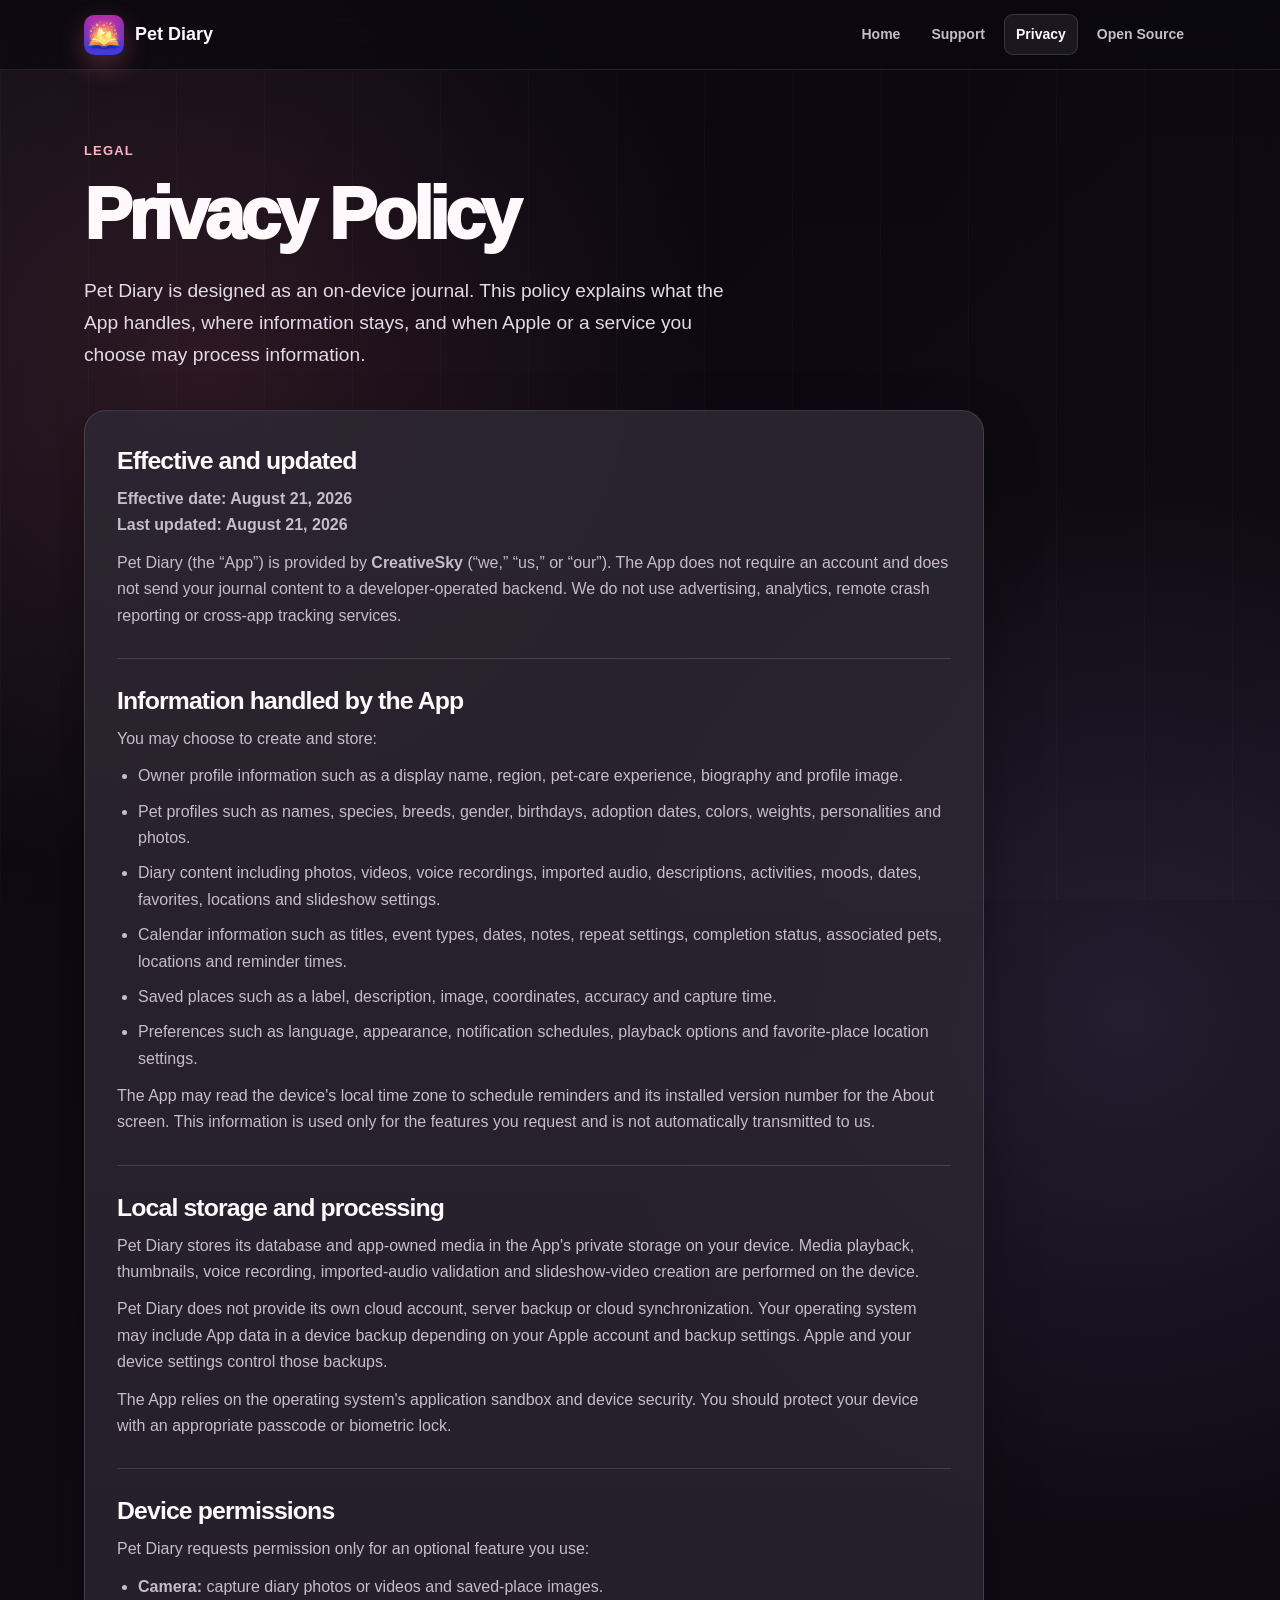
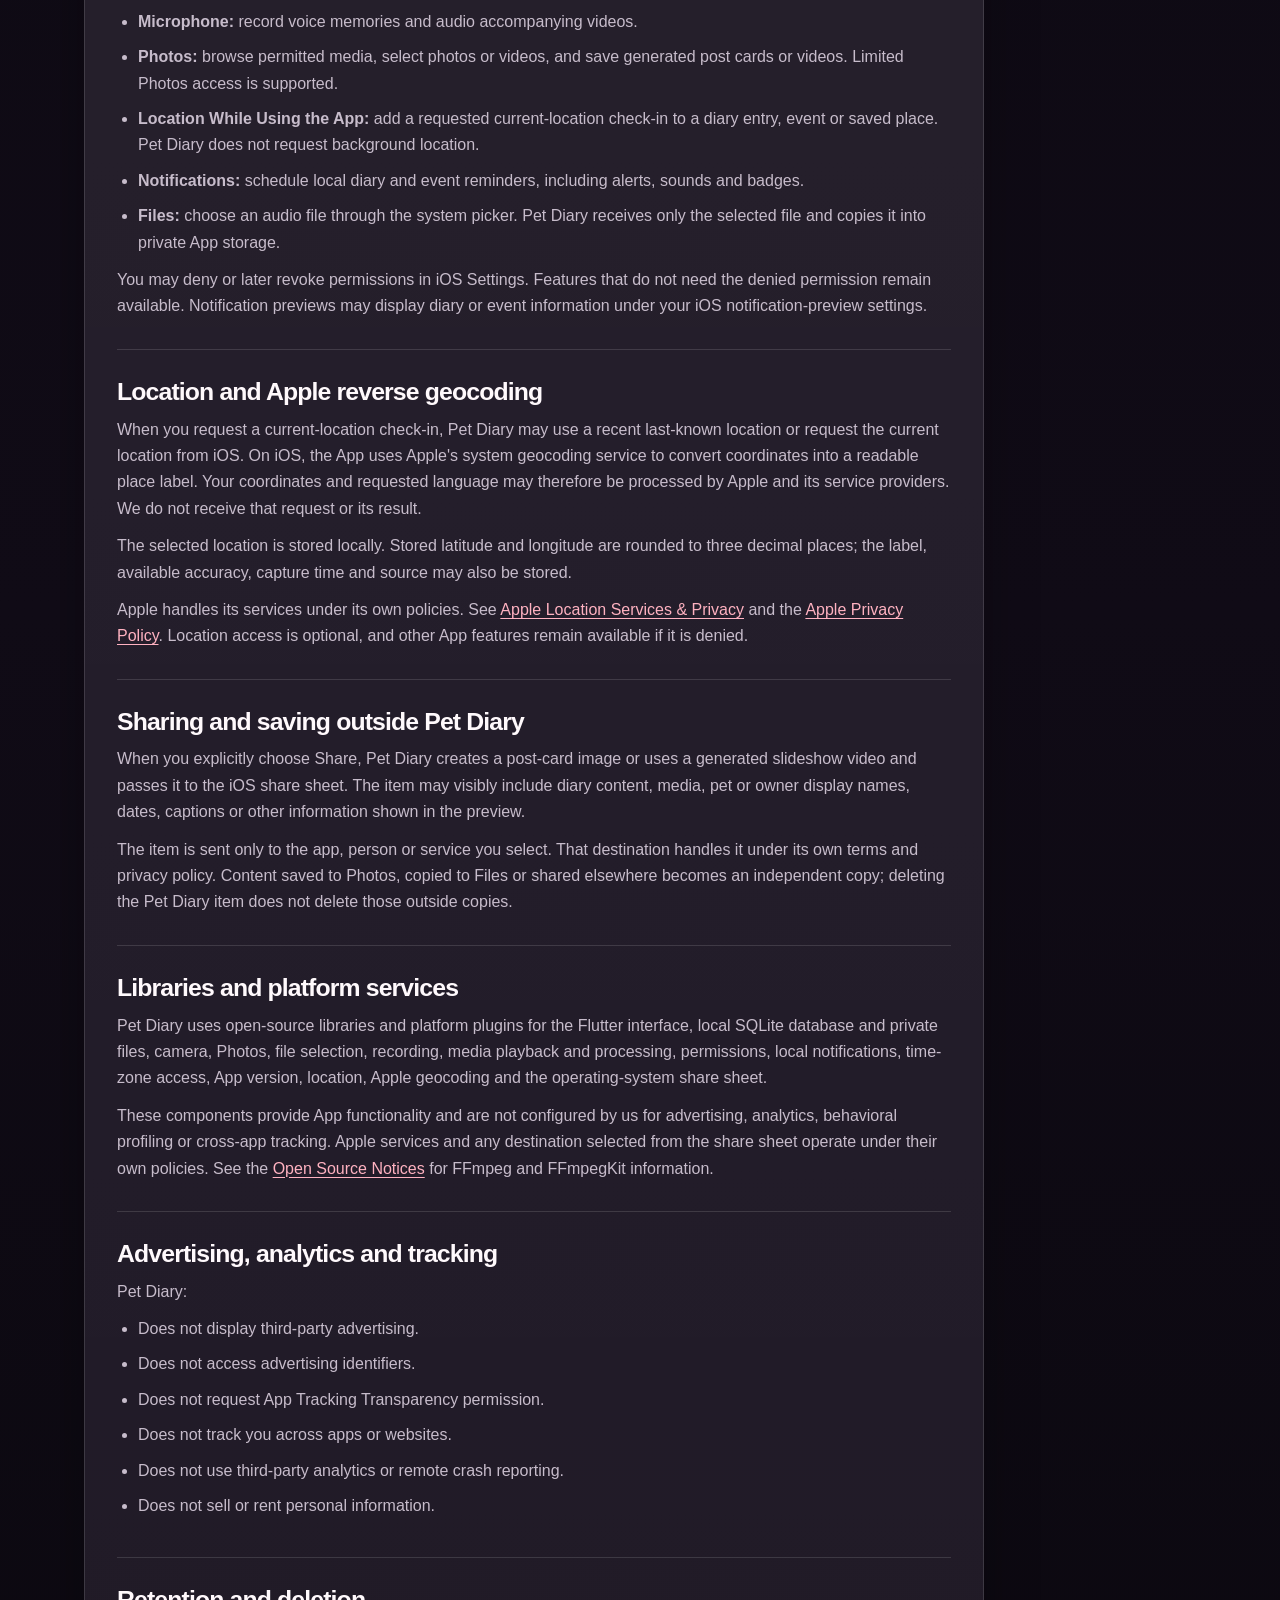
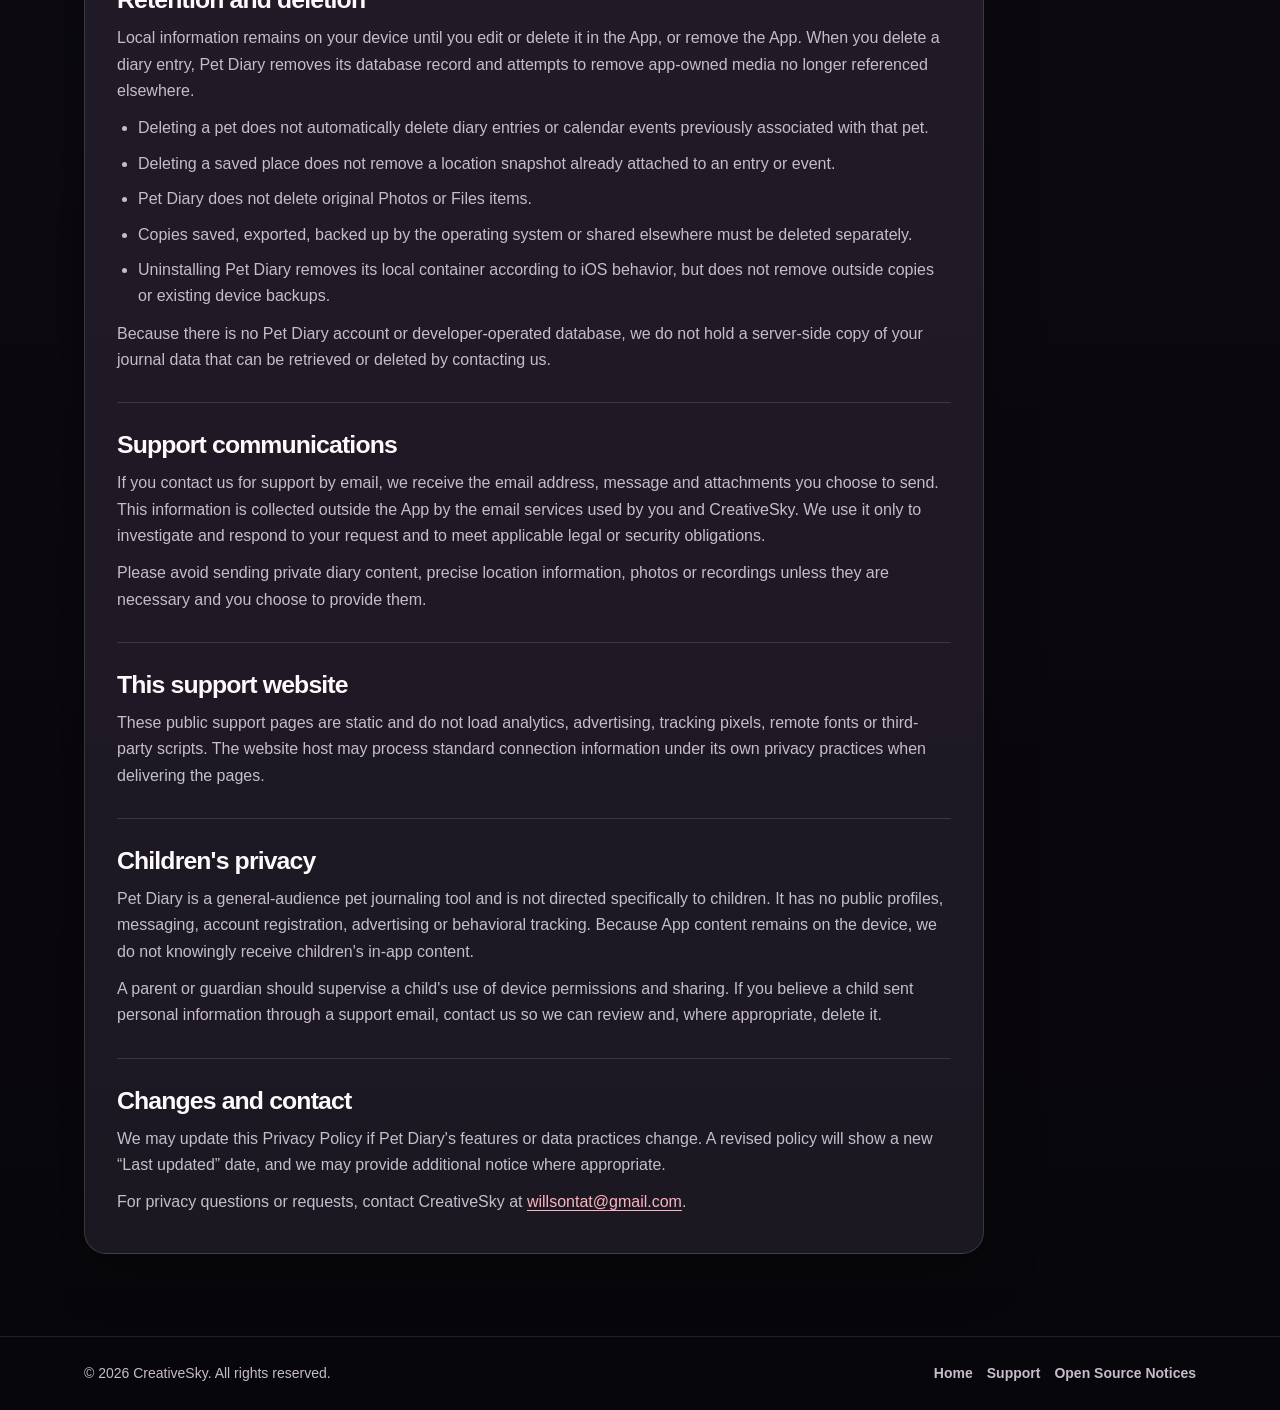
==== privacy.html @ 89a5dcd0 "Publish Pet Diary support site" ====
<!DOCTYPE html>
<html lang="en">
  <head>
    <meta charset="utf-8">
    <meta name="viewport" content="width=device-width, initial-scale=1">
    <title>Pet Diary Privacy Policy</title>
    <meta
      name="description"
      content="Pet Diary Privacy Policy covering on-device storage, permissions, Apple reverse geocoding, sharing, support email, retention, and privacy choices."
    >
    <meta name="theme-color" content="#0b0810">
    <link rel="icon" href="assets/pet-diary-icon.png">
    <link rel="apple-touch-icon" href="assets/pet-diary-icon.png">
    <link rel="stylesheet" href="styles.css">
  </head>
  <body>
    <a class="skip-link" href="#content">Skip to content</a>

    <header class="site-header">
      <nav class="nav" aria-label="Primary navigation">
        <a class="brand-link" href="index.html">
          <img class="brand-mark" src="assets/pet-diary-icon.png" alt="" width="40" height="40">
          <span>Pet Diary</span>
        </a>
        <div class="nav-links">
          <a href="index.html">Home</a>
          <a href="support.html">Support</a>
          <a href="privacy.html" aria-current="page">Privacy</a>
          <a href="open-source-notices.html">Open Source</a>
        </div>
      </nav>
    </header>

    <main id="content" class="page-main">
      <section class="page-hero" aria-labelledby="privacy-title">
        <p class="eyebrow">Legal</p>
        <h1 id="privacy-title">Privacy Policy</h1>
        <p class="lead">
          Pet Diary is designed as an on-device journal. This policy explains
          what the App handles, where information stays, and when Apple or a
          service you choose may process information.
        </p>
      </section>

      <div class="content legal-content">
        <section class="legal-section" aria-labelledby="effective-date">
          <h2 id="effective-date">Effective and updated</h2>
          <p class="date-line">
            Effective date: August 21, 2026<br>
            Last updated: August 21, 2026
          </p>
          <p>
            Pet Diary (the “App”) is provided by <strong>CreativeSky</strong>
            (“we,” “us,” or “our”). The App does not require an account and
            does not send your journal content to a developer-operated backend.
            We do not use advertising, analytics, remote crash reporting or
            cross-app tracking services.
          </p>
        </section>

        <section class="legal-section" aria-labelledby="information-handled">
          <h2 id="information-handled">Information handled by the App</h2>
          <p>You may choose to create and store:</p>
          <ul class="legal-list">
            <li>
              Owner profile information such as a display name, region,
              pet-care experience, biography and profile image.
            </li>
            <li>
              Pet profiles such as names, species, breeds, gender, birthdays,
              adoption dates, colors, weights, personalities and photos.
            </li>
            <li>
              Diary content including photos, videos, voice recordings,
              imported audio, descriptions, activities, moods, dates,
              favorites, locations and slideshow settings.
            </li>
            <li>
              Calendar information such as titles, event types, dates, notes,
              repeat settings, completion status, associated pets, locations
              and reminder times.
            </li>
            <li>
              Saved places such as a label, description, image, coordinates,
              accuracy and capture time.
            </li>
            <li>
              Preferences such as language, appearance, notification schedules,
              playback options and favorite-place location settings.
            </li>
          </ul>
          <p>
            The App may read the device's local time zone to schedule reminders
            and its installed version number for the About screen. This
            information is used only for the features you request and is not
            automatically transmitted to us.
          </p>
        </section>

        <section class="legal-section" aria-labelledby="local-processing">
          <h2 id="local-processing">Local storage and processing</h2>
          <p>
            Pet Diary stores its database and app-owned media in the App's
            private storage on your device. Media playback, thumbnails, voice
            recording, imported-audio validation and slideshow-video creation
            are performed on the device.
          </p>
          <p>
            Pet Diary does not provide its own cloud account, server backup or
            cloud synchronization. Your operating system may include App data
            in a device backup depending on your Apple account and backup
            settings. Apple and your device settings control those backups.
          </p>
          <p>
            The App relies on the operating system's application sandbox and
            device security. You should protect your device with an appropriate
            passcode or biometric lock.
          </p>
        </section>

        <section class="legal-section" aria-labelledby="permissions">
          <h2 id="permissions">Device permissions</h2>
          <p>Pet Diary requests permission only for an optional feature you use:</p>
          <ul class="legal-list">
            <li><strong>Camera:</strong> capture diary photos or videos and saved-place images.</li>
            <li><strong>Microphone:</strong> record voice memories and audio accompanying videos.</li>
            <li>
              <strong>Photos:</strong> browse permitted media, select photos or
              videos, and save generated post cards or videos. Limited Photos
              access is supported.
            </li>
            <li>
              <strong>Location While Using the App:</strong> add a requested
              current-location check-in to a diary entry, event or saved place.
              Pet Diary does not request background location.
            </li>
            <li>
              <strong>Notifications:</strong> schedule local diary and event
              reminders, including alerts, sounds and badges.
            </li>
            <li>
              <strong>Files:</strong> choose an audio file through the system
              picker. Pet Diary receives only the selected file and copies it
              into private App storage.
            </li>
          </ul>
          <p>
            You may deny or later revoke permissions in iOS Settings. Features
            that do not need the denied permission remain available.
            Notification previews may display diary or event information under
            your iOS notification-preview settings.
          </p>
        </section>

        <section class="legal-section" aria-labelledby="geocoding">
          <h2 id="geocoding">Location and Apple reverse geocoding</h2>
          <p>
            When you request a current-location check-in, Pet Diary may use a
            recent last-known location or request the current location from iOS.
            On iOS, the App uses Apple's system geocoding service to convert
            coordinates into a readable place label. Your coordinates and
            requested language may therefore be processed by Apple and its
            service providers. We do not receive that request or its result.
          </p>
          <p>
            The selected location is stored locally. Stored latitude and
            longitude are rounded to three decimal places; the label, available
            accuracy, capture time and source may also be stored.
          </p>
          <p>
            Apple handles its services under its own policies. See
            <a href="https://www.apple.com/legal/privacy/data/en/location-services/">Apple Location Services &amp; Privacy</a>
            and the <a href="https://www.apple.com/legal/privacy/">Apple Privacy Policy</a>.
            Location access is optional, and other App features remain
            available if it is denied.
          </p>
        </section>

        <section class="legal-section" aria-labelledby="sharing">
          <h2 id="sharing">Sharing and saving outside Pet Diary</h2>
          <p>
            When you explicitly choose Share, Pet Diary creates a post-card
            image or uses a generated slideshow video and passes it to the iOS
            share sheet. The item may visibly include diary content, media, pet
            or owner display names, dates, captions or other information shown
            in the preview.
          </p>
          <p>
            The item is sent only to the app, person or service you select.
            That destination handles it under its own terms and privacy policy.
            Content saved to Photos, copied to Files or shared elsewhere becomes
            an independent copy; deleting the Pet Diary item does not delete
            those outside copies.
          </p>
        </section>

        <section class="legal-section" aria-labelledby="third-parties">
          <h2 id="third-parties">Libraries and platform services</h2>
          <p>
            Pet Diary uses open-source libraries and platform plugins for the
            Flutter interface, local SQLite database and private files, camera,
            Photos, file selection, recording, media playback and processing,
            permissions, local notifications, time-zone access, App version,
            location, Apple geocoding and the operating-system share sheet.
          </p>
          <p>
            These components provide App functionality and are not configured
            by us for advertising, analytics, behavioral profiling or
            cross-app tracking. Apple services and any destination selected
            from the share sheet operate under their own policies. See the
            <a href="open-source-notices.html">Open Source Notices</a> for
            FFmpeg and FFmpegKit information.
          </p>
        </section>

        <section class="legal-section" aria-labelledby="tracking">
          <h2 id="tracking">Advertising, analytics and tracking</h2>
          <p>Pet Diary:</p>
          <ul class="legal-list">
            <li>Does not display third-party advertising.</li>
            <li>Does not access advertising identifiers.</li>
            <li>Does not request App Tracking Transparency permission.</li>
            <li>Does not track you across apps or websites.</li>
            <li>Does not use third-party analytics or remote crash reporting.</li>
            <li>Does not sell or rent personal information.</li>
          </ul>
        </section>

        <section class="legal-section" aria-labelledby="retention">
          <h2 id="retention">Retention and deletion</h2>
          <p>
            Local information remains on your device until you edit or delete
            it in the App, or remove the App. When you delete a diary entry,
            Pet Diary removes its database record and attempts to remove
            app-owned media no longer referenced elsewhere.
          </p>
          <ul class="legal-list">
            <li>
              Deleting a pet does not automatically delete diary entries or
              calendar events previously associated with that pet.
            </li>
            <li>
              Deleting a saved place does not remove a location snapshot
              already attached to an entry or event.
            </li>
            <li>Pet Diary does not delete original Photos or Files items.</li>
            <li>
              Copies saved, exported, backed up by the operating system or
              shared elsewhere must be deleted separately.
            </li>
            <li>
              Uninstalling Pet Diary removes its local container according to
              iOS behavior, but does not remove outside copies or existing
              device backups.
            </li>
          </ul>
          <p>
            Because there is no Pet Diary account or developer-operated
            database, we do not hold a server-side copy of your journal data
            that can be retrieved or deleted by contacting us.
          </p>
        </section>

        <section class="legal-section" aria-labelledby="support-communications">
          <h2 id="support-communications">Support communications</h2>
          <p>
            If you contact us for support by email, we receive the email
            address, message and attachments you choose to send. This
            information is collected outside the App by the email services used
            by you and CreativeSky. We use it only to investigate and respond
            to your request and to meet applicable legal or security
            obligations.
          </p>
          <p>
            Please avoid sending private diary content, precise location
            information, photos or recordings unless they are necessary and
            you choose to provide them.
          </p>
        </section>

        <section class="legal-section" aria-labelledby="website-privacy">
          <h2 id="website-privacy">This support website</h2>
          <p>
            These public support pages are static and do not load analytics,
            advertising, tracking pixels, remote fonts or third-party scripts.
            The website host may process standard connection information under
            its own privacy practices when delivering the pages.
          </p>
        </section>

        <section class="legal-section" aria-labelledby="children">
          <h2 id="children">Children's privacy</h2>
          <p>
            Pet Diary is a general-audience pet journaling tool and is not
            directed specifically to children. It has no public profiles,
            messaging, account registration, advertising or behavioral
            tracking. Because App content remains on the device, we do not
            knowingly receive children's in-app content.
          </p>
          <p>
            A parent or guardian should supervise a child's use of device
            permissions and sharing. If you believe a child sent personal
            information through a support email, contact us so we can review
            and, where appropriate, delete it.
          </p>
        </section>

        <section class="legal-section" aria-labelledby="updates-contact">
          <h2 id="updates-contact">Changes and contact</h2>
          <p>
            We may update this Privacy Policy if Pet Diary's features or data
            practices change. A revised policy will show a new “Last updated”
            date, and we may provide additional notice where appropriate.
          </p>
          <p>
            For privacy questions or requests, contact CreativeSky at
            <a href="mailto:willsontat@gmail.com">willsontat@gmail.com</a>.
          </p>
        </section>
      </div>
    </main>

    <footer class="site-footer">
      <div class="footer-inner">
        <span>&copy; 2026 CreativeSky. All rights reserved.</span>
        <div class="footer-links">
          <a href="index.html">Home</a>
          <a href="support.html">Support</a>
          <a href="open-source-notices.html">Open Source Notices</a>
        </div>
      </div>
    </footer>
  </body>
</html>
---- styles.css ----
:root {
  color-scheme: dark;
  --bg: #0b0810;
  --bg-deep: #07060a;
  --surface: rgba(27, 21, 35, 0.82);
  --surface-strong: rgba(35, 27, 45, 0.96);
  --surface-soft: rgba(255, 255, 255, 0.065);
  --text: #fff9fc;
  --muted: #c7bccb;
  --subtle: #958a9b;
  --line: rgba(255, 255, 255, 0.13);
  --line-strong: rgba(255, 255, 255, 0.22);
  --accent: #ff7894;
  --accent-light: #ffb2c1;
  --accent-violet: #c8a8ff;
  --accent-peach: #ffb876;
  --accent-mint: #78e5c0;
  --shadow: 0 28px 80px rgba(0, 0, 0, 0.42);
  --max-width: 1160px;
}

* {
  box-sizing: border-box;
}

html {
  scroll-behavior: smooth;
}

body {
  background:
    radial-gradient(circle at 16% 8%, rgba(255, 120, 148, 0.13), transparent 32rem),
    radial-gradient(circle at 88% 22%, rgba(200, 168, 255, 0.12), transparent 34rem),
    linear-gradient(180deg, var(--bg) 0%, #100b16 48%, var(--bg-deep) 100%);
  color: var(--text);
  font-family:
    ui-rounded, "SF Pro Rounded", "SF Pro Display", -apple-system,
    BlinkMacSystemFont, "Segoe UI", sans-serif;
  line-height: 1.65;
  margin: 0;
  min-height: 100vh;
}

body::before {
  background:
    linear-gradient(120deg, rgba(255, 255, 255, 0.026), transparent 35%, rgba(255, 255, 255, 0.016)),
    repeating-linear-gradient(
      90deg,
      rgba(255, 255, 255, 0.018) 0,
      rgba(255, 255, 255, 0.018) 1px,
      transparent 1px,
      transparent 88px
    );
  content: "";
  inset: 0;
  pointer-events: none;
  position: fixed;
  z-index: -1;
}

img {
  display: block;
  height: auto;
  max-width: 100%;
}

a {
  color: var(--accent-light);
  text-decoration-thickness: 1px;
  text-underline-offset: 0.18em;
}

a:hover {
  color: #ffffff;
}

a:focus-visible,
summary:focus-visible {
  outline: 3px solid var(--accent-mint);
  outline-offset: 4px;
}

.skip-link {
  background: #ffffff;
  border-radius: 10px;
  color: #17101d;
  font-weight: 850;
  left: 16px;
  padding: 10px 14px;
  position: fixed;
  top: 12px;
  transform: translateY(-150%);
  z-index: 100;
}

.skip-link:focus {
  transform: translateY(0);
}

.site-header {
  backdrop-filter: blur(20px);
  background: rgba(11, 8, 16, 0.78);
  border-bottom: 1px solid rgba(255, 255, 255, 0.1);
  position: sticky;
  top: 0;
  z-index: 20;
}

.nav,
.hero,
.section,
.page-main,
.footer-inner {
  margin-left: auto;
  margin-right: auto;
  max-width: var(--max-width);
}

.nav {
  align-items: center;
  display: flex;
  gap: 24px;
  justify-content: space-between;
  padding: 14px 24px;
}

.brand-link {
  align-items: center;
  color: var(--text);
  display: inline-flex;
  font-size: 18px;
  font-weight: 900;
  gap: 11px;
  text-decoration: none;
}

.brand-link:hover,
.brand-link:focus {
  color: var(--text);
}

.brand-mark {
  border-radius: 10px;
  box-shadow: 0 10px 26px rgba(255, 120, 148, 0.28);
  height: 40px;
  width: 40px;
}

.nav-links {
  align-items: center;
  display: flex;
  flex-wrap: wrap;
  gap: 7px;
  justify-content: flex-end;
}

.nav-links a {
  border: 1px solid transparent;
  border-radius: 9px;
  color: var(--muted);
  font-size: 14px;
  font-weight: 800;
  padding: 8px 11px;
  text-decoration: none;
}

.nav-links a:hover,
.nav-links a:focus,
.nav-links a[aria-current="page"] {
  background: var(--surface-soft);
  border-color: var(--line);
  color: var(--text);
}

main {
  overflow: hidden;
}

.hero {
  align-items: center;
  display: grid;
  gap: 58px;
  grid-template-columns: minmax(0, 1fr) minmax(360px, 0.82fr);
  min-height: 720px;
  padding: 84px 24px 90px;
}

.hero-copy {
  position: relative;
  z-index: 2;
}

.hero-mark {
  border: 1px solid rgba(255, 255, 255, 0.2);
  border-radius: 25px;
  box-shadow: 0 20px 56px rgba(255, 120, 148, 0.25);
  height: 92px;
  margin-bottom: 28px;
  width: 92px;
}

.eyebrow {
  color: var(--accent-light);
  font-size: 13px;
  font-weight: 900;
  letter-spacing: 0.09em;
  margin: 0 0 14px;
  text-transform: uppercase;
}

h1,
h2,
h3 {
  line-height: 1.08;
  margin: 0;
}

h1 {
  font-size: clamp(3.4rem, 7vw, 5.8rem);
  font-weight: 950;
  letter-spacing: -0.055em;
}

h2 {
  font-size: clamp(2rem, 4.2vw, 3rem);
  font-weight: 900;
  letter-spacing: -0.035em;
}

h3 {
  font-size: 1.35rem;
  font-weight: 900;
  letter-spacing: -0.018em;
}

p {
  margin: 0;
}

.lead {
  color: #e3dbe7;
  font-size: 1.3rem;
  margin-top: 22px;
  max-width: 650px;
}

.hero-actions {
  display: flex;
  flex-wrap: wrap;
  gap: 12px;
  margin-top: 32px;
}

.button {
  align-items: center;
  border: 1px solid transparent;
  border-radius: 12px;
  display: inline-flex;
  font-weight: 900;
  justify-content: center;
  min-height: 50px;
  padding: 12px 19px;
  text-decoration: none;
  transition:
    background 160ms ease,
    border-color 160ms ease,
    color 160ms ease,
    transform 160ms ease;
}

.button:hover,
.button:focus {
  text-decoration: none;
  transform: translateY(-1px);
}

.button.primary {
  background: linear-gradient(135deg, var(--accent), var(--accent-peach));
  box-shadow: 0 14px 36px rgba(255, 120, 148, 0.24);
  color: #241019;
}

.button.secondary {
  background: rgba(255, 255, 255, 0.075);
  border-color: rgba(255, 255, 255, 0.17);
  color: var(--text);
}

.phone-stage {
  min-height: 560px;
  position: relative;
}

.phone-stage::before {
  background: radial-gradient(circle, rgba(255, 120, 148, 0.26), rgba(200, 168, 255, 0.08) 48%, transparent 70%);
  content: "";
  inset: 6% -20% 4%;
  position: absolute;
}

.phone-frame {
  background: #111018;
  border: 7px solid #211a29;
  border-radius: 35px;
  box-shadow: var(--shadow);
  margin: 0;
  overflow: hidden;
  position: absolute;
  width: 245px;
}

.phone-frame img {
  aspect-ratio: 1320 / 2868;
  object-fit: cover;
  width: 100%;
}

.phone-frame.primary-shot {
  left: 50%;
  top: 0;
  transform: translateX(-50%) rotate(2deg);
  z-index: 3;
}

.phone-frame.left-shot,
.phone-frame.right-shot {
  opacity: 0.78;
  top: 86px;
  width: 210px;
  z-index: 1;
}

.phone-frame.left-shot {
  left: -4%;
  transform: rotate(-8deg);
}

.phone-frame.right-shot {
  right: -4%;
  transform: rotate(8deg);
}

.section {
  padding: 78px 24px 0;
}

.section:last-child {
  padding-bottom: 78px;
}

.section-heading {
  max-width: 790px;
}

.section-heading > p:not(.eyebrow) {
  color: var(--muted);
  font-size: 1.14rem;
  margin-top: 16px;
}

.grid {
  display: grid;
  gap: 16px;
  grid-template-columns: repeat(3, minmax(0, 1fr));
  margin-top: 30px;
}

.grid.two-column {
  grid-template-columns: repeat(2, minmax(0, 1fr));
}

.panel,
.feature-band,
.support-band,
.legal-content,
.faq-list details {
  background:
    linear-gradient(180deg, rgba(255, 255, 255, 0.07), rgba(255, 255, 255, 0.025)),
    var(--surface);
  border: 1px solid var(--line);
  box-shadow: 0 20px 54px rgba(0, 0, 0, 0.25);
}

.panel {
  border-radius: 18px;
  min-width: 0;
  padding: 26px;
}

.panel-kicker {
  color: var(--accent-peach);
  display: block;
  font-size: 12px;
  font-weight: 900;
  letter-spacing: 0.09em;
  margin-bottom: 8px;
  text-transform: uppercase;
}

.panel p,
.support-list,
.legal-section p,
.legal-list,
.muted {
  color: var(--muted);
}

.panel p {
  margin-top: 12px;
}

.feature-band,
.support-band {
  border-radius: 22px;
}

.feature-band {
  align-items: start;
  background:
    linear-gradient(135deg, rgba(255, 120, 148, 0.13), transparent 45%, rgba(200, 168, 255, 0.12)),
    var(--surface-strong);
  display: grid;
  gap: 42px;
  grid-template-columns: 0.9fr 1.1fr;
  padding: 38px;
}

.feature-list,
.support-list,
.legal-list {
  margin: 0;
  padding-left: 21px;
}

.feature-list li,
.support-list li,
.legal-list li {
  margin: 9px 0;
}

.privacy-callout {
  align-items: center;
  display: grid;
  gap: 24px;
  grid-template-columns: auto 1fr auto;
}

.privacy-symbol {
  align-items: center;
  background: linear-gradient(135deg, rgba(120, 229, 192, 0.19), rgba(200, 168, 255, 0.18));
  border: 1px solid rgba(120, 229, 192, 0.28);
  border-radius: 50%;
  color: var(--accent-mint);
  display: flex;
  font-size: 1.6rem;
  font-weight: 900;
  height: 64px;
  justify-content: center;
  width: 64px;
}

.privacy-callout p {
  color: var(--muted);
  margin-top: 8px;
}

.support-band {
  align-items: center;
  display: flex;
  gap: 28px;
  justify-content: space-between;
  padding: 34px 38px;
}

.support-band p:not(.eyebrow) {
  color: var(--muted);
  margin-top: 11px;
  max-width: 680px;
}

.page-main {
  padding: 70px 24px 82px;
}

.page-hero {
  max-width: 850px;
}

.page-hero h1 {
  font-size: clamp(3rem, 7vw, 4.5rem);
}

.page-hero .lead {
  font-size: 1.2rem;
}

.content {
  max-width: 900px;
}

.legal-content {
  border-radius: 22px;
  margin-top: 40px;
  padding: 8px 32px;
}

.legal-section {
  border-top: 1px solid var(--line);
  padding: 29px 0;
}

.legal-section:first-child {
  border-top: 0;
}

.legal-section h2,
.panel h2 {
  font-size: 1.55rem;
}

.legal-section h3 {
  font-size: 1.08rem;
  margin-top: 22px;
}

.legal-section p,
.legal-section ul,
.legal-section ol {
  margin-top: 11px;
}

.legal-section code {
  background: rgba(255, 255, 255, 0.08);
  border-radius: 5px;
  color: #f6eaff;
  font-size: 0.9em;
  overflow-wrap: anywhere;
  padding: 0.14em 0.35em;
}

.date-line {
  color: var(--accent-light);
  font-weight: 800;
}

.contact-card {
  align-items: flex-start;
  display: flex;
  flex-direction: column;
}

.contact-email {
  color: #ffffff;
  font-size: clamp(1.25rem, 3vw, 1.55rem);
  font-weight: 900;
  margin-top: 10px;
  overflow-wrap: anywhere;
}

.contact-email:hover {
  color: var(--accent-light);
}

.faq-list {
  display: grid;
  gap: 12px;
  margin-top: 30px;
}

.faq-list details {
  border-radius: 16px;
  overflow: hidden;
}

.faq-list summary {
  cursor: pointer;
  font-weight: 900;
  list-style-position: inside;
  padding: 19px 22px;
}

.faq-list details[open] summary {
  border-bottom: 1px solid var(--line);
}

.faq-answer {
  color: var(--muted);
  padding: 18px 22px 21px;
}

.faq-answer p + p,
.faq-answer p + ul,
.faq-answer ul + p {
  margin-top: 10px;
}

.site-footer {
  border-top: 1px solid rgba(255, 255, 255, 0.1);
  color: var(--muted);
  font-size: 14px;
}

.footer-inner {
  align-items: center;
  display: flex;
  flex-wrap: wrap;
  gap: 14px;
  justify-content: space-between;
  padding: 25px 24px;
}

.footer-links {
  display: flex;
  flex-wrap: wrap;
  gap: 14px;
}

.footer-links a {
  color: var(--muted);
  font-weight: 800;
  text-decoration: none;
}

.footer-links a:hover,
.footer-links a:focus {
  color: var(--text);
}

@media (max-width: 980px) {
  .hero {
    gap: 36px;
    grid-template-columns: minmax(0, 1fr) minmax(300px, 0.72fr);
  }

  .phone-frame {
    width: 215px;
  }

  .phone-frame.left-shot,
  .phone-frame.right-shot {
    width: 175px;
  }

  .grid {
    grid-template-columns: 1fr;
  }

  .grid.two-column,
  .feature-band {
    grid-template-columns: 1fr;
  }
}

@media (max-width: 760px) {
  .nav {
    align-items: flex-start;
    flex-direction: column;
    gap: 12px;
  }

  .nav-links {
    justify-content: flex-start;
  }

  .hero {
    grid-template-columns: 1fr;
    padding-top: 58px;
  }

  .phone-stage {
    margin: 0 auto;
    max-width: 430px;
    width: 100%;
  }

  .privacy-callout {
    align-items: start;
    grid-template-columns: auto 1fr;
  }

  .privacy-callout .button {
    grid-column: 1 / -1;
  }

  .support-band {
    align-items: flex-start;
    flex-direction: column;
  }
}

@media (max-width: 540px) {
  .nav,
  .hero,
  .section,
  .page-main,
  .footer-inner {
    padding-left: 18px;
    padding-right: 18px;
  }

  .brand-link {
    font-size: 16px;
  }

  .nav-links {
    gap: 5px;
  }

  .nav-links a {
    font-size: 13px;
    padding: 7px 8px;
  }

  .hero {
    min-height: auto;
    padding-bottom: 68px;
  }

  .hero-mark {
    border-radius: 20px;
    height: 76px;
    width: 76px;
  }

  .lead,
  .page-hero .lead {
    font-size: 1.08rem;
  }

  .hero-actions {
    flex-direction: column;
  }

  .button {
    width: 100%;
  }

  .phone-stage {
    min-height: 490px;
  }

  .phone-frame {
    border-width: 5px;
    width: 195px;
  }

  .phone-frame.left-shot,
  .phone-frame.right-shot {
    top: 78px;
    width: 155px;
  }

  .phone-frame.left-shot {
    left: -2%;
  }

  .phone-frame.right-shot {
    right: -2%;
  }

  .section {
    padding-top: 58px;
  }

  .feature-band,
  .support-band,
  .legal-content {
    padding: 22px;
  }

  .privacy-callout {
    grid-template-columns: 1fr;
  }

  .privacy-symbol {
    height: 54px;
    width: 54px;
  }

  .page-main {
    padding-top: 52px;
  }

  .legal-content {
    margin-top: 28px;
  }
}

@media (prefers-reduced-motion: reduce) {
  html {
    scroll-behavior: auto;
  }

  .button {
    transition: none;
  }
}
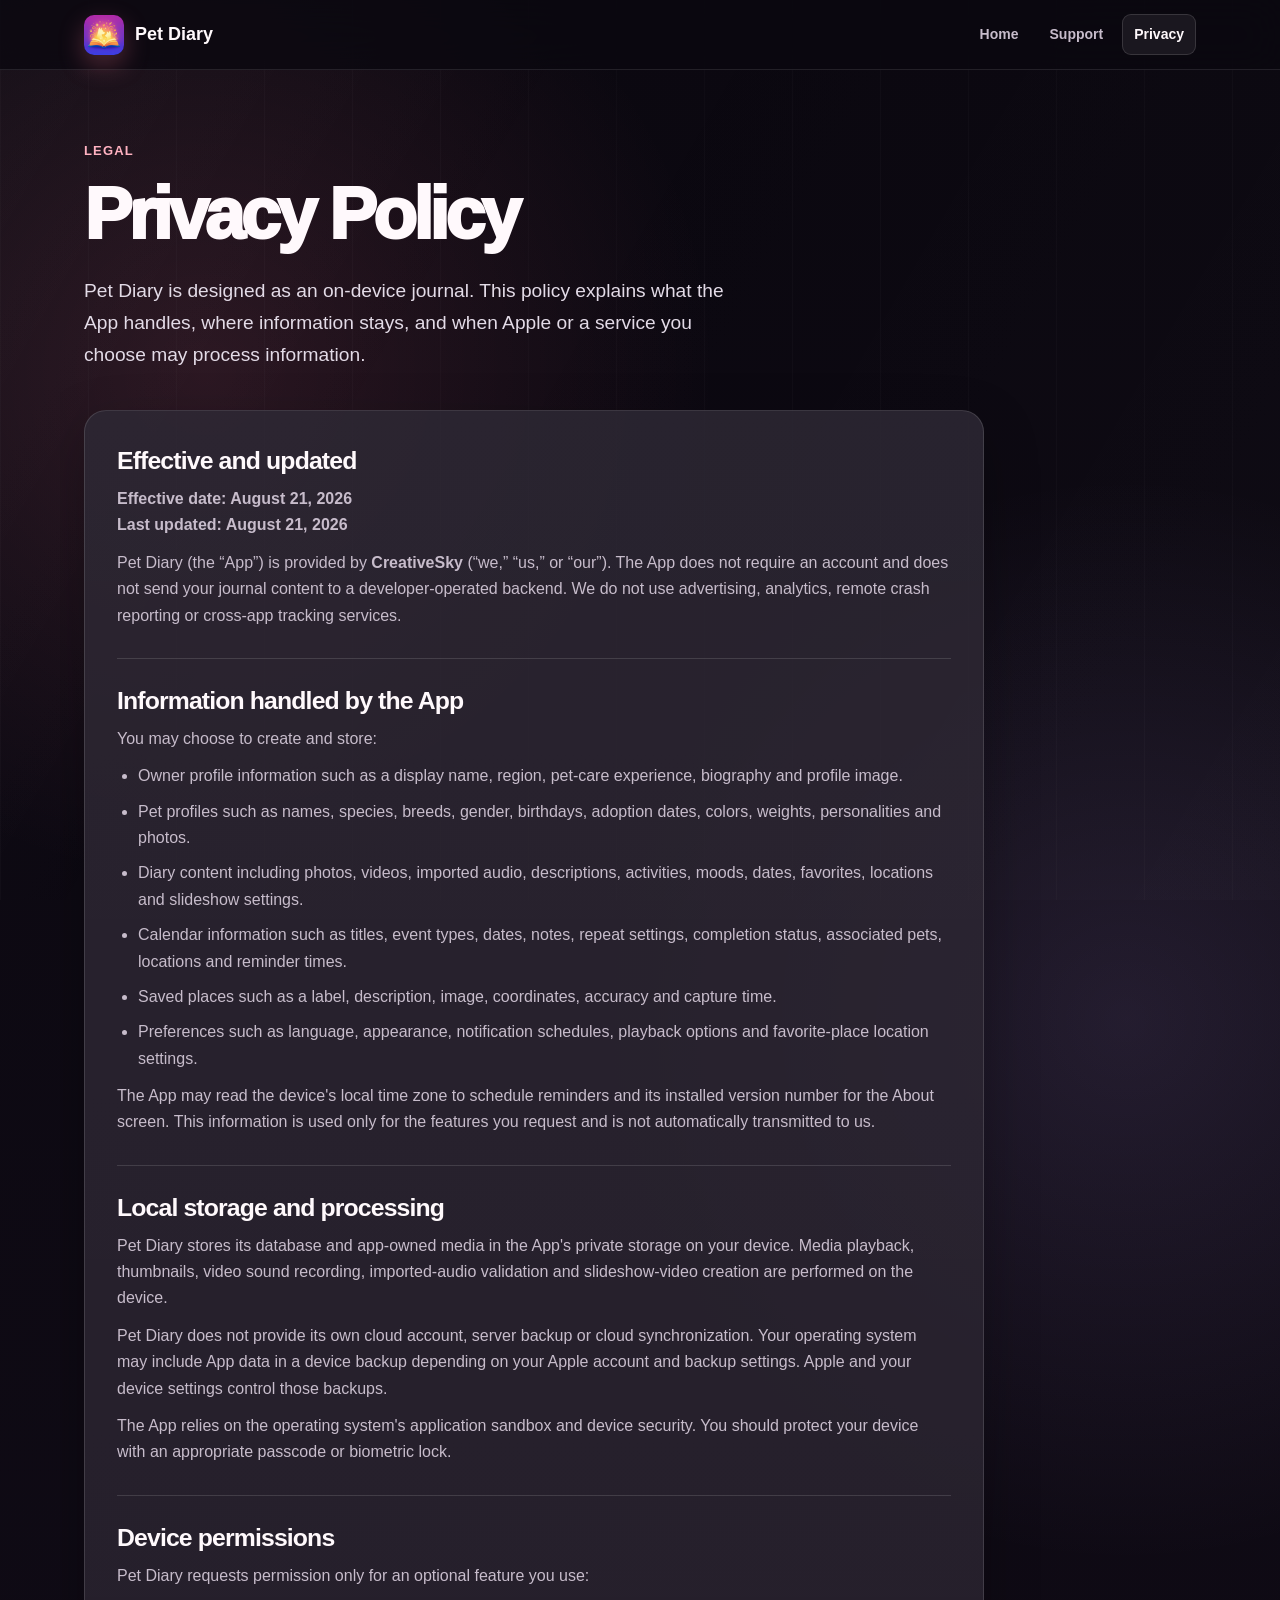
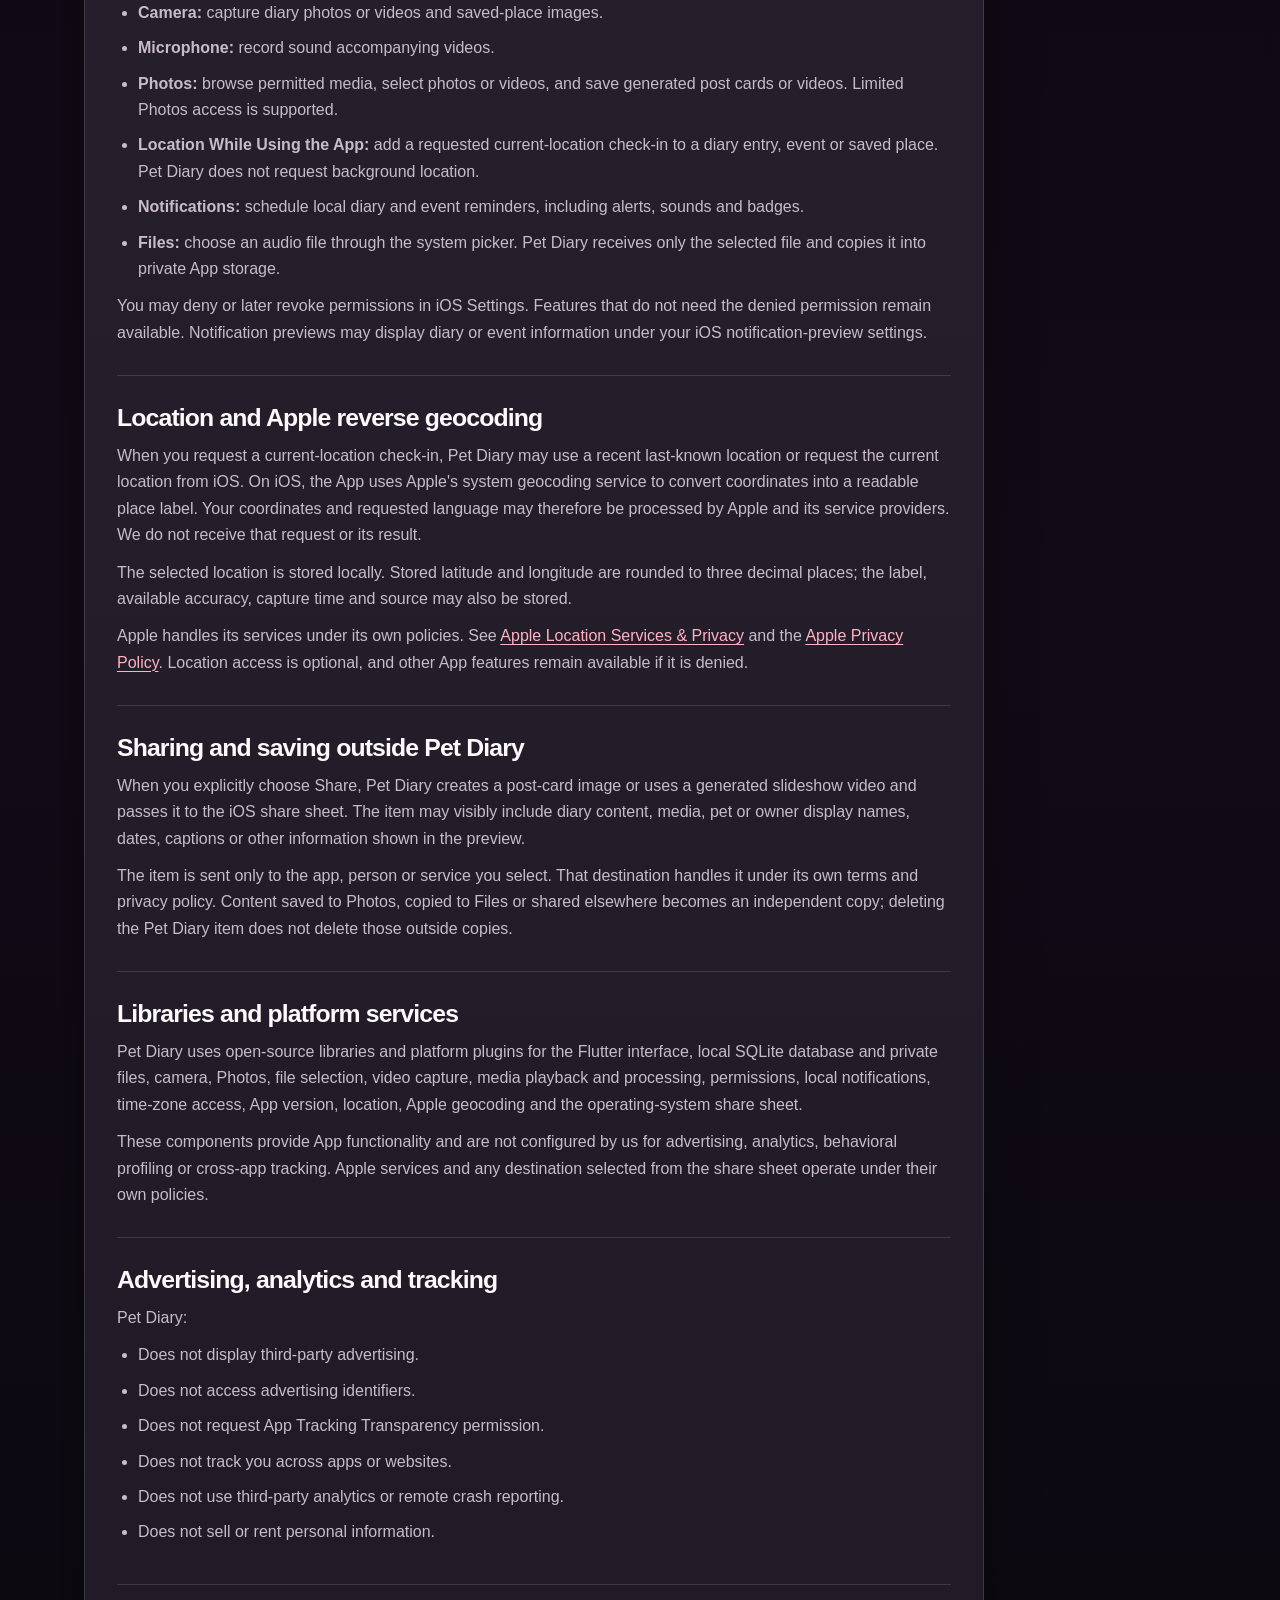
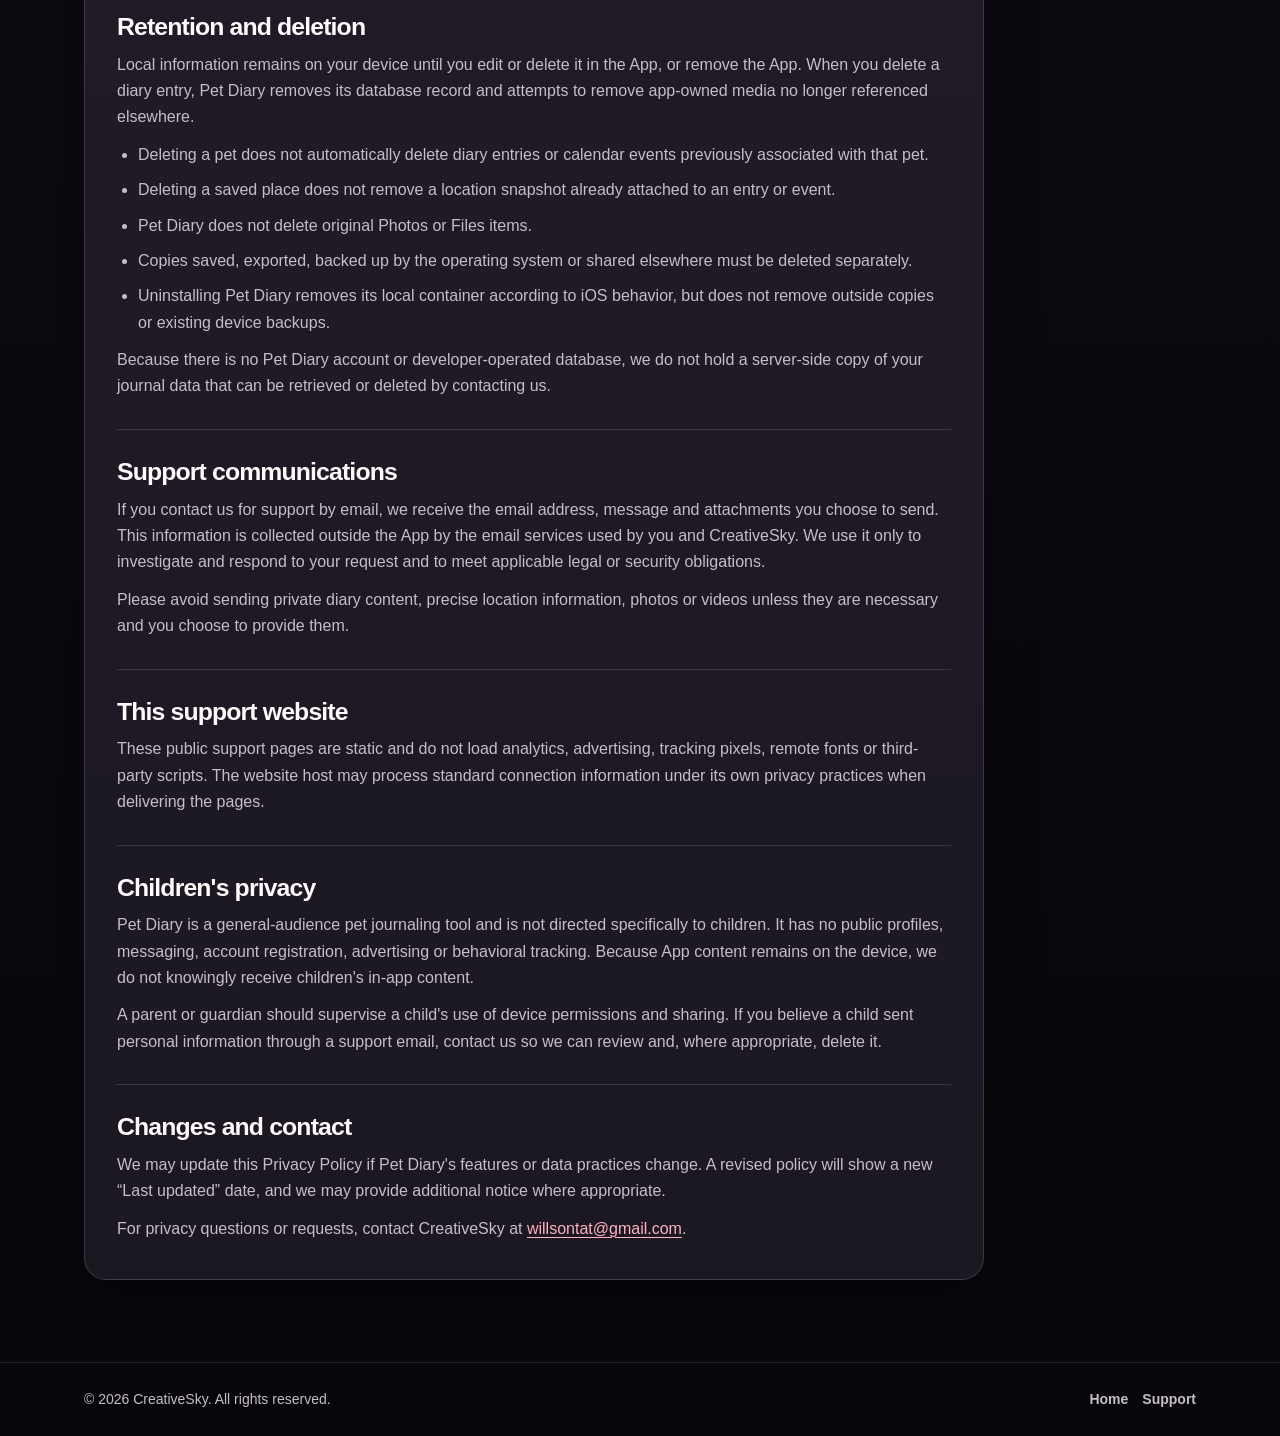
==== commit 0a10ddac: "Remove voice-note copy and public notices page" ====
--- a/privacy.html
+++ b/privacy.html
@@ -26,7 +26,6 @@
           <a href="index.html">Home</a>
           <a href="support.html">Support</a>
           <a href="privacy.html" aria-current="page">Privacy</a>
-          <a href="open-source-notices.html">Open Source</a>
         </div>
       </nav>
     </header>
@@ -71,8 +70,8 @@
               adoption dates, colors, weights, personalities and photos.
             </li>
             <li>
-              Diary content including photos, videos, voice recordings,
-              imported audio, descriptions, activities, moods, dates,
+              Diary content including photos, videos, imported audio,
+              descriptions, activities, moods, dates,
               favorites, locations and slideshow settings.
             </li>
             <li>
@@ -101,9 +100,9 @@
           <h2 id="local-processing">Local storage and processing</h2>
           <p>
             Pet Diary stores its database and app-owned media in the App's
-            private storage on your device. Media playback, thumbnails, voice
-            recording, imported-audio validation and slideshow-video creation
-            are performed on the device.
+            private storage on your device. Media playback, thumbnails, video
+            sound recording, imported-audio validation and slideshow-video
+            creation are performed on the device.
           </p>
           <p>
             Pet Diary does not provide its own cloud account, server backup or
@@ -123,7 +122,7 @@
           <p>Pet Diary requests permission only for an optional feature you use:</p>
           <ul class="legal-list">
             <li><strong>Camera:</strong> capture diary photos or videos and saved-place images.</li>
-            <li><strong>Microphone:</strong> record voice memories and audio accompanying videos.</li>
+            <li><strong>Microphone:</strong> record sound accompanying videos.</li>
             <li>
               <strong>Photos:</strong> browse permitted media, select photos or
               videos, and save generated post cards or videos. Limited Photos
@@ -199,7 +198,7 @@
           <p>
             Pet Diary uses open-source libraries and platform plugins for the
             Flutter interface, local SQLite database and private files, camera,
-            Photos, file selection, recording, media playback and processing,
+            Photos, file selection, video capture, media playback and processing,
             permissions, local notifications, time-zone access, App version,
             location, Apple geocoding and the operating-system share sheet.
           </p>
@@ -207,9 +206,7 @@
             These components provide App functionality and are not configured
             by us for advertising, analytics, behavioral profiling or
             cross-app tracking. Apple services and any destination selected
-            from the share sheet operate under their own policies. See the
-            <a href="open-source-notices.html">Open Source Notices</a> for
-            FFmpeg and FFmpegKit information.
+            from the share sheet operate under their own policies.
           </p>
         </section>
 
@@ -273,7 +270,7 @@
           </p>
           <p>
             Please avoid sending private diary content, precise location
-            information, photos or recordings unless they are necessary and
+            information, photos or videos unless they are necessary and
             you choose to provide them.
           </p>
         </section>
@@ -326,7 +323,6 @@
         <div class="footer-links">
           <a href="index.html">Home</a>
           <a href="support.html">Support</a>
-          <a href="open-source-notices.html">Open Source Notices</a>
         </div>
       </div>
     </footer>
